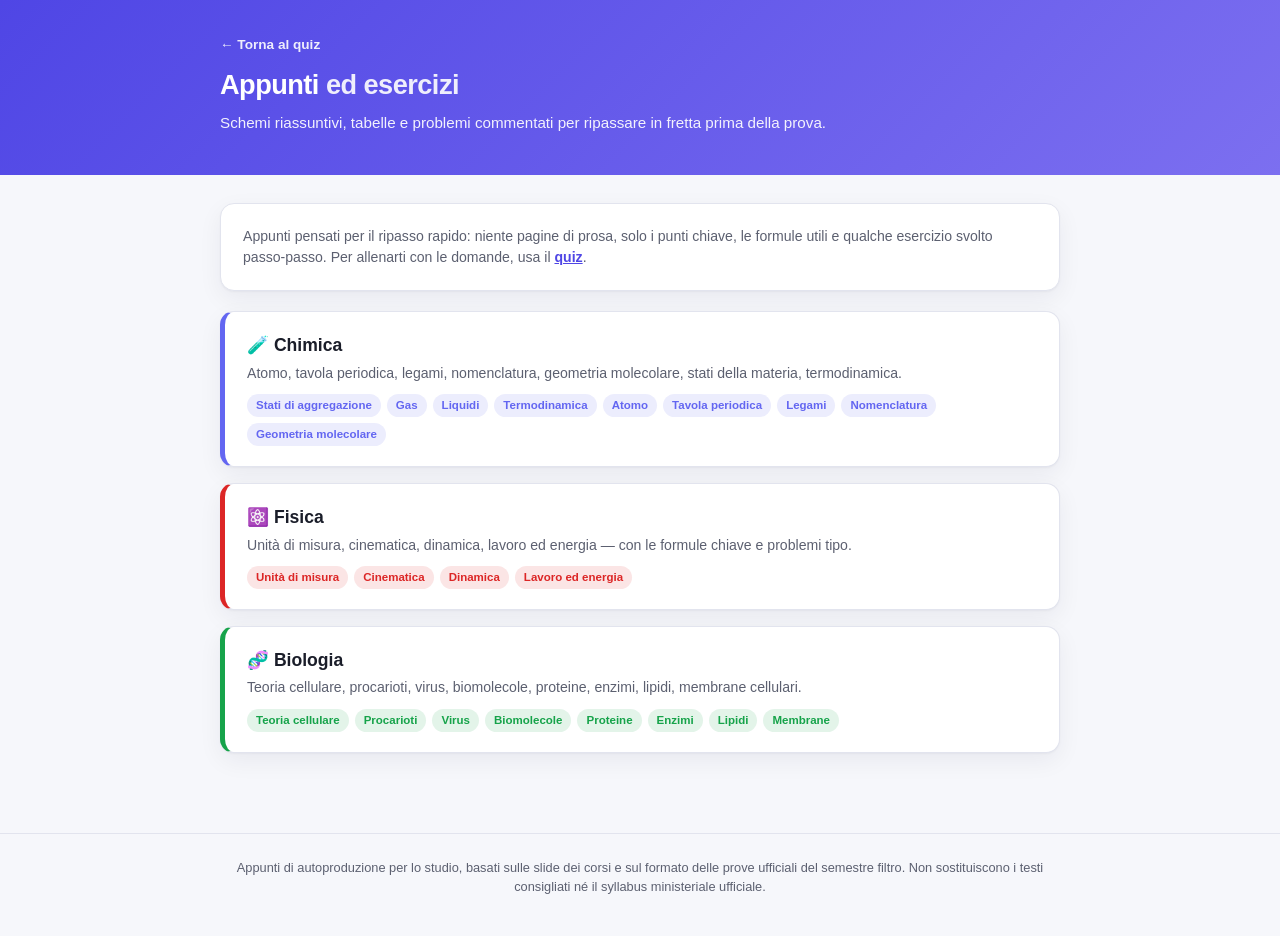
==== appunti/index.html @ 95f63d60 "Aggiunge sezione Appunti ed esercizi commentati per ogni materia Nuova sezione /appunti/ con schemi " ====
<!DOCTYPE html>
<html lang="it">
<head>
<meta charset="UTF-8">
<meta name="viewport" content="width=device-width, initial-scale=1.0">
<title>Appunti ed esercizi | Semestre Filtro</title>
<meta name="description" content="Appunti schematici ed esercizi commentati di Chimica, Fisica e Biologia per il semestre filtro, con tabelle e schemi riassuntivi per argomento.">
<link rel="stylesheet" href="../css/style.css">
<link rel="stylesheet" href="../css/appunti.css">
</head>
<body>

<header class="site-header">
  <div class="wrap">
    <a class="notes-backlink" href="../index.html">← Torna al quiz</a>
    <h1>Appunti <span class="accent">ed esercizi</span></h1>
    <p class="subtitle">Schemi riassuntivi, tabelle e problemi commentati per ripassare in fretta prima della prova.</p>
  </div>
</header>

<main class="wrap">

  <div class="card">
    <p style="margin:0;color:var(--text-muted);font-size:.88rem;">
      Appunti pensati per il ripasso rapido: niente pagine di prosa, solo i punti chiave, le formule utili e
      qualche esercizio svolto passo-passo. Per allenarti con le domande, usa il
      <a href="../index.html" style="color:var(--primary);font-weight:700;">quiz</a>.
    </p>
  </div>

  <div class="subject-hub-grid">

    <a class="subject-card" href="chimica.html" style="--area-color:#6366f1;">
      <h2>🧪 Chimica</h2>
      <p>Atomo, tavola periodica, legami, nomenclatura, geometria molecolare, stati della materia, termodinamica.</p>
      <div class="topics-preview">
        <span>Stati di aggregazione</span><span>Gas</span><span>Liquidi</span><span>Termodinamica</span>
        <span>Atomo</span><span>Tavola periodica</span><span>Legami</span><span>Nomenclatura</span><span>Geometria molecolare</span>
      </div>
    </a>

    <a class="subject-card" href="fisica.html" style="--area-color:#dc2626;">
      <h2>⚛️ Fisica</h2>
      <p>Unità di misura, cinematica, dinamica, lavoro ed energia — con le formule chiave e problemi tipo.</p>
      <div class="topics-preview">
        <span>Unità di misura</span><span>Cinematica</span><span>Dinamica</span><span>Lavoro ed energia</span>
      </div>
    </a>

    <a class="subject-card" href="biologia.html" style="--area-color:#16a34a;">
      <h2>🧬 Biologia</h2>
      <p>Teoria cellulare, procarioti, virus, biomolecole, proteine, enzimi, lipidi, membrane cellulari.</p>
      <div class="topics-preview">
        <span>Teoria cellulare</span><span>Procarioti</span><span>Virus</span><span>Biomolecole</span>
        <span>Proteine</span><span>Enzimi</span><span>Lipidi</span><span>Membrane</span>
      </div>
    </a>

  </div>

</main>

<footer class="site-footer">
  <div class="wrap">
    <p>Appunti di autoproduzione per lo studio, basati sulle slide dei corsi e sul formato delle prove ufficiali del semestre filtro. Non sostituiscono i testi consigliati né il syllabus ministeriale ufficiale.</p>
  </div>
</footer>

</body>
</html>
---- css/style.css ----
:root {
  --bg: #f6f7fb;
  --surface: #ffffff;
  --surface-2: #f0f1f7;
  --border: #e2e4ee;
  --text: #1a1d29;
  --text-muted: #5c6070;
  --primary: #4f46e5;
  --primary-hover: #4338ca;
  --primary-contrast: #ffffff;
  --success: #16a34a;
  --success-bg: #ecfdf3;
  --error: #dc2626;
  --error-bg: #fef2f2;
  --warn: #d97706;
  --exam: #ea580c;
  --exam-hover: #c2410c;
  --radius: 14px;
  --shadow: 0 1px 2px rgba(20,20,43,.04), 0 8px 24px rgba(20,20,43,.06);
}

@media (prefers-color-scheme: dark) {
  :root:not([data-theme="light"]) {
    --bg: #12131a;
    --surface: #1b1d28;
    --surface-2: #22242f;
    --border: #2d3040;
    --text: #eef0f6;
    --text-muted: #a1a5b7;
    --primary: #818cf8;
    --primary-hover: #a5b0fb;
    --primary-contrast: #10111a;
    --success: #4ade80;
    --success-bg: #0f2a1a;
    --error: #f87171;
    --error-bg: #2c1414;
    --warn: #fbbf24;
    --exam: #fb923c;
    --exam-hover: #fdba74;
    --shadow: 0 1px 2px rgba(0,0,0,.3), 0 8px 24px rgba(0,0,0,.35);
  }
}
:root[data-theme="dark"] {
  --bg: #12131a;
  --surface: #1b1d28;
  --surface-2: #22242f;
  --border: #2d3040;
  --text: #eef0f6;
  --text-muted: #a1a5b7;
  --primary: #818cf8;
  --primary-hover: #a5b0fb;
  --primary-contrast: #10111a;
  --success: #4ade80;
  --success-bg: #0f2a1a;
  --error: #f87171;
  --error-bg: #2c1414;
  --warn: #fbbf24;
  --exam: #fb923c;
  --exam-hover: #fdba74;
  --shadow: 0 1px 2px rgba(0,0,0,.3), 0 8px 24px rgba(0,0,0,.35);
}

* { box-sizing: border-box; }
[hidden] { display: none !important; }
html { color-scheme: light dark; }
body {
  margin: 0;
  background: var(--bg);
  color: var(--text);
  font-family: -apple-system, BlinkMacSystemFont, "Segoe UI", Roboto, Helvetica, Arial, sans-serif;
  line-height: 1.5;
}
.wrap { max-width: 880px; margin: 0 auto; padding-inline: 20px; }

.site-header {
  background: linear-gradient(135deg, var(--primary), #7c6ff0);
  color: #fff;
  padding-block: 32px 40px;
}
.site-header h1 { margin: 0 0 6px; font-size: 1.7rem; font-weight: 800; letter-spacing: -.02em; }
.site-header .accent { font-weight: 600; opacity: .9; }
.site-header .subtitle { margin: 0; opacity: .92; font-size: .95rem; }

main.wrap { padding-block: 28px 60px; }

.card {
  background: var(--surface);
  border: 1px solid var(--border);
  border-radius: var(--radius);
  box-shadow: var(--shadow);
  padding: 22px;
  margin-bottom: 20px;
}

/* ---- rules card ---- */
.rules-toggle {
  width: 100%;
  display: flex; justify-content: space-between; align-items: center;
  background: none; border: none; cursor: pointer;
  font-size: 1rem; font-weight: 700; color: var(--text);
  padding: 0;
}
.rules-toggle .chevron { transition: transform .2s ease; color: var(--text-muted); }
.rules-toggle[aria-expanded="true"] .chevron { transform: rotate(180deg); }
.rules-body { margin-top: 16px; color: var(--text-muted); font-size: .93rem; }
.rules-body ul { margin: 0 0 10px; padding-left: 20px; }
.rules-body li { margin-bottom: 6px; }
.rules-body strong { color: var(--text); }
.rules-note { font-style: italic; font-size: .85rem; margin: 10px 0 0; }

/* ---- mode grid ---- */
.mode-grid { display: grid; grid-template-columns: 1fr 1fr; gap: 20px; }
@media (max-width: 680px) { .mode-grid { grid-template-columns: 1fr; } }
.mode-card h2 { margin: 0 0 8px; font-size: 1.15rem; }
.mode-card p { color: var(--text-muted); font-size: .92rem; margin: 0 0 14px; }
.mini-rules { margin: 0 0 16px; padding-left: 20px; color: var(--text-muted); font-size: .88rem; }
.mini-rules li { margin-bottom: 4px; }

.topic-filters { display: flex; flex-direction: column; gap: 18px; margin-bottom: 14px; }
.topic-area-group { display: flex; flex-direction: column; gap: 8px; }
.topic-area-header {
  font-size: .8rem; font-weight: 800; letter-spacing: .02em; text-transform: uppercase;
  color: var(--text-muted); padding-left: 2px;
}
.topic-unit-header {
  font-size: .74rem; font-weight: 700; color: var(--text-muted);
  padding: 2px 2px 2px 10px; border-left: 2px solid var(--border);
  line-height: 1.35;
}
.topic-filter-row {
  display: flex; align-items: center; gap: 10px;
  padding: 8px 10px; border-radius: 10px; background: var(--surface-2);
  font-size: .9rem; cursor: pointer;
}
.topic-filter-row input { width: 16px; height: 16px; accent-color: var(--primary); }
.topic-dot { width: 10px; height: 10px; border-radius: 50%; flex-shrink: 0; }

/* ---- syllabus & progress panel ---- */
.syll-area { margin-bottom: 20px; }
.syll-area:last-child { margin-bottom: 0; }
.syll-area-header { font-size: 1rem; font-weight: 800; margin-bottom: 10px; }
.syll-no-syllabus { font-size: .85rem; font-style: italic; color: var(--text-muted); margin: 0 0 10px; }
.syll-unit { margin-bottom: 14px; padding-left: 4px; border-left: 2px solid var(--border); }
.syll-unit-header {
  font-size: .84rem; font-weight: 700; color: var(--text); margin-bottom: 6px; padding-left: 8px;
  line-height: 1.4;
}
.syll-unit-badge {
  display: inline-block; font-size: .68rem; font-weight: 800; color: var(--primary);
  background: color-mix(in srgb, var(--primary) 12%, var(--surface)); padding: 1px 7px;
  border-radius: 8px; margin-right: 6px; vertical-align: middle;
}
.syll-unit-empty { font-size: .82rem; color: var(--text-muted); font-style: italic; padding-left: 8px; }
.syll-topic-row {
  display: flex; align-items: center; gap: 8px; flex-wrap: wrap;
  padding: 6px 8px; border-radius: 8px; font-size: .85rem;
}
.syll-topic-row:nth-child(even) { background: var(--surface-2); }
.syll-topic-name { flex: 1 1 160px; min-width: 0; }
.syll-topic-count { color: var(--text-muted); font-size: .78rem; white-space: nowrap; }
.syll-topic-bar { flex: 0 0 70px; height: 6px; background: var(--surface-2); border-radius: 3px; overflow: hidden; }
.syll-topic-row:nth-child(even) .syll-topic-bar { background: var(--surface); }
.syll-topic-fill { display: block; height: 100%; }
.syll-topic-pct { font-size: .78rem; color: var(--text-muted); white-space: nowrap; min-width: 62px; text-align: right; }
.topic-count { margin-left: auto; color: var(--text-muted); font-size: .82rem; }

.checkbox-row { display: flex; align-items: center; gap: 8px; font-size: .9rem; color: var(--text-muted); margin-bottom: 16px; cursor: pointer; }
.checkbox-row input { width: 16px; height: 16px; accent-color: var(--primary); }

.area-select { display: flex; gap: 10px; margin-bottom: 16px; }
.area-pill {
  flex: 1; display: flex; align-items: center; justify-content: center; gap: 6px;
  padding: 11px 10px; border-radius: 10px; border: 1.5px solid var(--border);
  background: var(--surface-2); font-size: .9rem; font-weight: 700; cursor: pointer;
  transition: border-color .12s ease, background .12s ease;
}
.area-pill input { position: absolute; opacity: 0; width: 0; height: 0; }
.area-pill:has(input:checked),
.area-pill.is-checked { border-color: var(--exam); background: color-mix(in srgb, var(--exam) 12%, var(--surface)); color: var(--exam); }

.btn {
  display: inline-block; width: 100%;
  padding: 12px 18px; border: none; border-radius: 10px;
  font-size: .97rem; font-weight: 700; cursor: pointer;
  transition: background .15s ease, transform .1s ease;
  text-align: center;
}
.btn:active { transform: scale(.98); }
.btn-primary { background: var(--primary); color: var(--primary-contrast); }
.btn-primary:hover { background: var(--primary-hover); }
.btn-primary:disabled { opacity: .45; cursor: not-allowed; }
.btn-exam { background: var(--exam); color: #fff; }
.btn-exam:hover { background: var(--exam-hover); }
.btn-ghost { background: var(--surface-2); color: var(--text); width: auto; }
.btn-ghost:hover { background: var(--border); }

.stats-card h2 { margin-top: 0; font-size: 1.1rem; }
.stat-row { display: flex; justify-content: space-between; padding: 8px 0; border-bottom: 1px solid var(--border); font-size: .9rem; }
.stat-row:last-child { border-bottom: none; }
.stat-row b { color: var(--primary); }

/* ---- quiz screen ---- */
.quiz-topbar { display: flex; justify-content: space-between; align-items: center; margin-bottom: 10px; flex-wrap: wrap; gap: 8px; }
.progress-info { font-size: .88rem; color: var(--text-muted); display: flex; gap: 14px; }
.progress-info span:first-child { font-weight: 700; color: var(--text); }
.timer-box { font-weight: 800; font-size: .95rem; background: var(--surface-2); padding: 6px 14px; border-radius: 20px; }
.timer-box.low { color: var(--error); background: var(--error-bg); }

.progress-track { height: 6px; background: var(--surface-2); border-radius: 4px; overflow: hidden; margin-bottom: 20px; }
.progress-fill { height: 100%; background: var(--primary); width: 0%; transition: width .25s ease; }

.question-card { min-height: 200px; }
.q-topic-badge {
  display: inline-block; font-size: .74rem; font-weight: 700; letter-spacing: .02em;
  padding: 4px 10px; border-radius: 20px; margin-bottom: 14px;
  background: var(--surface-2); color: var(--text-muted);
}
.q-text { font-size: 1.12rem; line-height: 1.45; margin: 0 0 20px; }

/* KaTeX: match surrounding text size and let color inherit (theme + correct/wrong states) */
.katex { font-size: 1.05em; }
.katex-display { margin: .4em 0; }

.mc-options { display: flex; flex-direction: column; gap: 10px; }
.mc-option {
  display: flex; align-items: flex-start; gap: 12px;
  padding: 13px 15px; border-radius: 10px; border: 1.5px solid var(--border);
  background: var(--surface); cursor: pointer; font-size: .95rem;
  transition: border-color .12s ease, background .12s ease;
}
.mc-option:hover { border-color: var(--primary); }
.mc-option .letter {
  flex-shrink: 0; width: 26px; height: 26px; border-radius: 50%;
  background: var(--surface-2); color: var(--text-muted);
  display: flex; align-items: center; justify-content: center;
  font-weight: 700; font-size: .82rem;
}
.mc-option.selected { border-color: var(--primary); background: color-mix(in srgb, var(--primary) 10%, var(--surface)); }
.mc-option.correct { border-color: var(--success); background: var(--success-bg); }
.mc-option.correct .letter { background: var(--success); color: #fff; }
.mc-option.wrong { border-color: var(--error); background: var(--error-bg); }
.mc-option.wrong .letter { background: var(--error); color: #fff; }
.mc-option.disabled { cursor: default; }

.fill-input {
  width: 100%; padding: 14px 16px; font-size: 1rem; border-radius: 10px;
  border: 1.5px solid var(--border); background: var(--surface); color: var(--text);
  text-transform: uppercase;
}
.fill-input:focus { outline: none; border-color: var(--primary); }
.fill-input.correct { border-color: var(--success); background: var(--success-bg); }
.fill-input.wrong { border-color: var(--error); background: var(--error-bg); }

.feedback { margin-top: 16px; padding: 13px 15px; border-radius: 10px; font-size: .9rem; }
.feedback.correct { background: var(--success-bg); color: var(--success); }
.feedback.wrong { background: var(--error-bg); color: var(--error); }
.feedback .explain { display: block; margin-top: 6px; color: var(--text-muted); font-weight: 400; }
.feedback .correct-answer { font-weight: 700; }

.quiz-nav { display: flex; justify-content: space-between; gap: 12px; margin-top: 18px; }
.quiz-nav .btn { width: auto; min-width: 130px; }

/* ---- results ---- */
.results-summary { text-align: center; }
.score-big { font-size: 2.6rem; font-weight: 900; color: var(--primary); margin: 4px 0; }
.score-verdict { display: inline-block; padding: 6px 16px; border-radius: 20px; font-weight: 700; font-size: .95rem; margin-top: 6px; }
.score-verdict.pass { background: var(--success-bg); color: var(--success); }
.score-verdict.fail { background: var(--error-bg); color: var(--error); }
.score-detail { color: var(--text-muted); font-size: .88rem; margin-top: 10px; }

.breakdown-row { display: flex; align-items: center; gap: 12px; padding: 10px 0; border-bottom: 1px solid var(--border); }
.breakdown-row:last-child { border-bottom: none; }
.breakdown-row .name { flex: 0 0 170px; font-size: .88rem; font-weight: 600; }
.breakdown-bar { flex: 1; height: 8px; background: var(--surface-2); border-radius: 4px; overflow: hidden; }
.breakdown-fill { height: 100%; background: var(--primary); }
.breakdown-row .frac { font-size: .82rem; color: var(--text-muted); width: 50px; text-align: right; }

.review-item { padding: 14px 0; border-bottom: 1px solid var(--border); }
.review-item:last-child { border-bottom: none; }
.review-item .rq { font-weight: 600; font-size: .93rem; margin-bottom: 6px; }
.review-item .ra { font-size: .87rem; color: var(--text-muted); }
.review-item .ra b.your-wrong { color: var(--error); }
.review-item .ra b.correct-ans { color: var(--success); }
.review-tag { display: inline-block; font-size: .7rem; font-weight: 700; padding: 2px 8px; border-radius: 10px; margin-right: 8px; }
.review-tag.omitted { background: var(--surface-2); color: var(--text-muted); }
.review-tag.wrong { background: var(--error-bg); color: var(--error); }

.results-actions { margin-top: 8px; }

.site-footer { border-top: 1px solid var(--border); padding-block: 24px 40px; margin-top: 20px; }
.site-footer p { color: var(--text-muted); font-size: .8rem; text-align: center; margin: 0; }

@media (max-width: 480px) {
  .site-header h1 { font-size: 1.4rem; }
  .score-big { font-size: 2.1rem; }
  .breakdown-row .name { flex-basis: 120px; font-size: .8rem; }
}
---- css/appunti.css ----
/* ===================== Appunti & esercizi — stili condivisi ===================== */
/* Riusa le variabili definite in style.css (colori, superfici, radius, ombre). */

.notes-backlink {
  display: inline-flex; align-items: center; gap: 6px;
  color: #fff; opacity: .9; text-decoration: none; font-size: .85rem; font-weight: 600;
  margin-bottom: 10px;
}
.notes-backlink:hover { opacity: 1; text-decoration: underline; }

/* ---- quick nav (topic pills) ---- */
.quick-nav {
  position: sticky; top: 0; z-index: 20;
  display: flex; gap: 8px; overflow-x: auto; -webkit-overflow-scrolling: touch;
  padding: 10px 20px; margin: 0 -20px 20px; background: var(--bg);
  border-bottom: 1px solid var(--border);
  scrollbar-width: thin;
}
.quick-nav a {
  flex: 0 0 auto; display: inline-flex; align-items: center; gap: 6px;
  padding: 7px 13px; border-radius: 20px; border: 1.5px solid var(--border);
  background: var(--surface); color: var(--text); text-decoration: none;
  font-size: .82rem; font-weight: 700; white-space: nowrap;
}
.quick-nav a .qn-dot { width: 8px; height: 8px; border-radius: 50%; flex-shrink: 0; }

/* ---- topic section ---- */
.notes-topic {
  scroll-margin-top: 64px;
  margin-bottom: 26px; padding: 20px 22px;
  background: var(--surface); border: 1px solid var(--border); border-radius: var(--radius);
  box-shadow: var(--shadow);
  border-left: 5px solid var(--topic-color, var(--primary));
}
.notes-topic-header { display: flex; align-items: center; gap: 10px; margin-bottom: 4px; }
.notes-topic-header h2 { margin: 0; font-size: 1.15rem; }
.notes-topic-unit {
  font-size: .68rem; font-weight: 800; color: var(--topic-color, var(--primary));
  background: color-mix(in srgb, var(--topic-color, var(--primary)) 14%, var(--surface));
  padding: 2px 8px; border-radius: 8px; white-space: nowrap;
}
.notes-topic-intro { color: var(--text-muted); font-size: .88rem; margin: 4px 0 14px; }

.notes-block { margin-bottom: 16px; }
.notes-block:last-child { margin-bottom: 0; }
.notes-block h3 {
  font-size: .78rem; font-weight: 800; text-transform: uppercase; letter-spacing: .03em;
  color: var(--text-muted); margin: 0 0 8px;
}

/* ---- schematic key points ---- */
.notes-points { list-style: none; margin: 0; padding: 0; display: flex; flex-direction: column; gap: 6px; }
.notes-points li {
  position: relative; padding-left: 18px; font-size: .89rem; line-height: 1.45;
}
.notes-points li::before {
  content: ""; position: absolute; left: 0; top: .55em; width: 6px; height: 6px;
  border-radius: 50%; background: var(--topic-color, var(--primary));
}
.notes-points b { color: var(--text); }
.notes-points .sub { display: block; margin: 3px 0 0 0; color: var(--text-muted); font-size: .85rem; }

/* ---- formula highlight box ---- */
.formula-box {
  display: flex; flex-wrap: wrap; gap: 8px 18px; align-items: center;
  background: color-mix(in srgb, var(--topic-color, var(--primary)) 8%, var(--surface));
  border: 1px solid color-mix(in srgb, var(--topic-color, var(--primary)) 25%, var(--border));
  border-radius: 10px; padding: 12px 14px; margin-bottom: 14px; font-size: .95rem;
}
.formula-box .f-item { display: flex; align-items: baseline; gap: 6px; }
.formula-box .f-label { font-size: .74rem; color: var(--text-muted); font-weight: 700; }

/* ---- schematic tables ---- */
.notes-table-wrap { overflow-x: auto; margin-bottom: 4px; }
table.notes-table { width: 100%; border-collapse: collapse; font-size: .84rem; }
table.notes-table caption { display: none; }
table.notes-table th, table.notes-table td {
  padding: 7px 10px; text-align: left; border-bottom: 1px solid var(--border);
  vertical-align: top;
}
table.notes-table th {
  background: var(--surface-2); font-weight: 800; font-size: .74rem;
  text-transform: uppercase; letter-spacing: .02em; color: var(--text-muted);
}
table.notes-table tr:last-child td { border-bottom: none; }
table.notes-table tbody tr:nth-child(even) { background: var(--surface-2); }

/* ---- diagrams ---- */
.notes-diagram {
  display: flex; flex-direction: column; align-items: center; gap: 6px;
  margin: 6px 0 16px;
}
.notes-diagram svg { max-width: 100%; height: auto; }
.notes-diagram figcaption { font-size: .78rem; color: var(--text-muted); text-align: center; }

/* ---- exercises ---- */
.exercise-card {
  border: 1.5px solid var(--border); border-radius: 10px; padding: 13px 15px;
  margin-bottom: 10px; background: var(--surface-2);
}
.exercise-card:last-child { margin-bottom: 0; }
.exercise-card .ex-title {
  display: flex; align-items: center; gap: 8px; font-weight: 800; font-size: .85rem;
  color: var(--topic-color, var(--primary)); margin-bottom: 6px;
}
.exercise-card .ex-statement { font-size: .89rem; margin-bottom: 8px; }
.exercise-card details summary {
  cursor: pointer; font-size: .82rem; font-weight: 700; color: var(--primary);
  list-style: none; display: inline-flex; align-items: center; gap: 5px;
}
.exercise-card details summary::-webkit-details-marker { display: none; }
.exercise-card details summary::before { content: "▸"; transition: transform .15s ease; }
.exercise-card details[open] summary::before { transform: rotate(90deg); }
.exercise-card details[open] summary { margin-bottom: 8px; }
.ex-steps { list-style: none; margin: 0; padding: 0; display: flex; flex-direction: column; gap: 6px; }
.ex-steps li {
  padding-left: 22px; position: relative; font-size: .86rem; line-height: 1.5;
}
.ex-steps li .step-n {
  position: absolute; left: 0; top: 0; width: 16px; height: 16px; border-radius: 50%;
  background: var(--topic-color, var(--primary)); color: #fff; font-size: .65rem; font-weight: 800;
  display: flex; align-items: center; justify-content: center;
}
.ex-steps .comment { display: block; color: var(--text-muted); font-style: italic; font-size: .82rem; margin-top: 1px; }
.ex-answer {
  margin-top: 8px; padding: 8px 11px; border-radius: 8px; font-size: .87rem; font-weight: 700;
  background: var(--success-bg); color: var(--success);
}

/* ---- hub page (appunti/index.html) ---- */
.subject-hub-grid { display: flex; flex-direction: column; gap: 16px; }
.subject-card {
  display: block; text-decoration: none; color: inherit;
  background: var(--surface); border: 1px solid var(--border); border-radius: var(--radius);
  box-shadow: var(--shadow); padding: 20px 22px; border-left: 5px solid var(--area-color, var(--primary));
  transition: transform .12s ease;
}
.subject-card:hover { transform: translateY(-2px); }
.subject-card h2 { margin: 0 0 4px; font-size: 1.1rem; }
.subject-card p { margin: 0 0 10px; color: var(--text-muted); font-size: .88rem; }
.subject-card .topics-preview { display: flex; flex-wrap: wrap; gap: 6px; }
.subject-card .topics-preview span {
  font-size: .72rem; font-weight: 700; padding: 3px 9px; border-radius: 12px;
  background: color-mix(in srgb, var(--area-color, var(--primary)) 12%, var(--surface));
  color: var(--area-color, var(--primary));
}

.appunti-cta {
  display: block; text-decoration: none; color: inherit;
}

@media (max-width: 480px) {
  .notes-topic { padding: 16px; }
  .quick-nav { padding: 8px 16px; margin: 0 -16px 18px; }
}
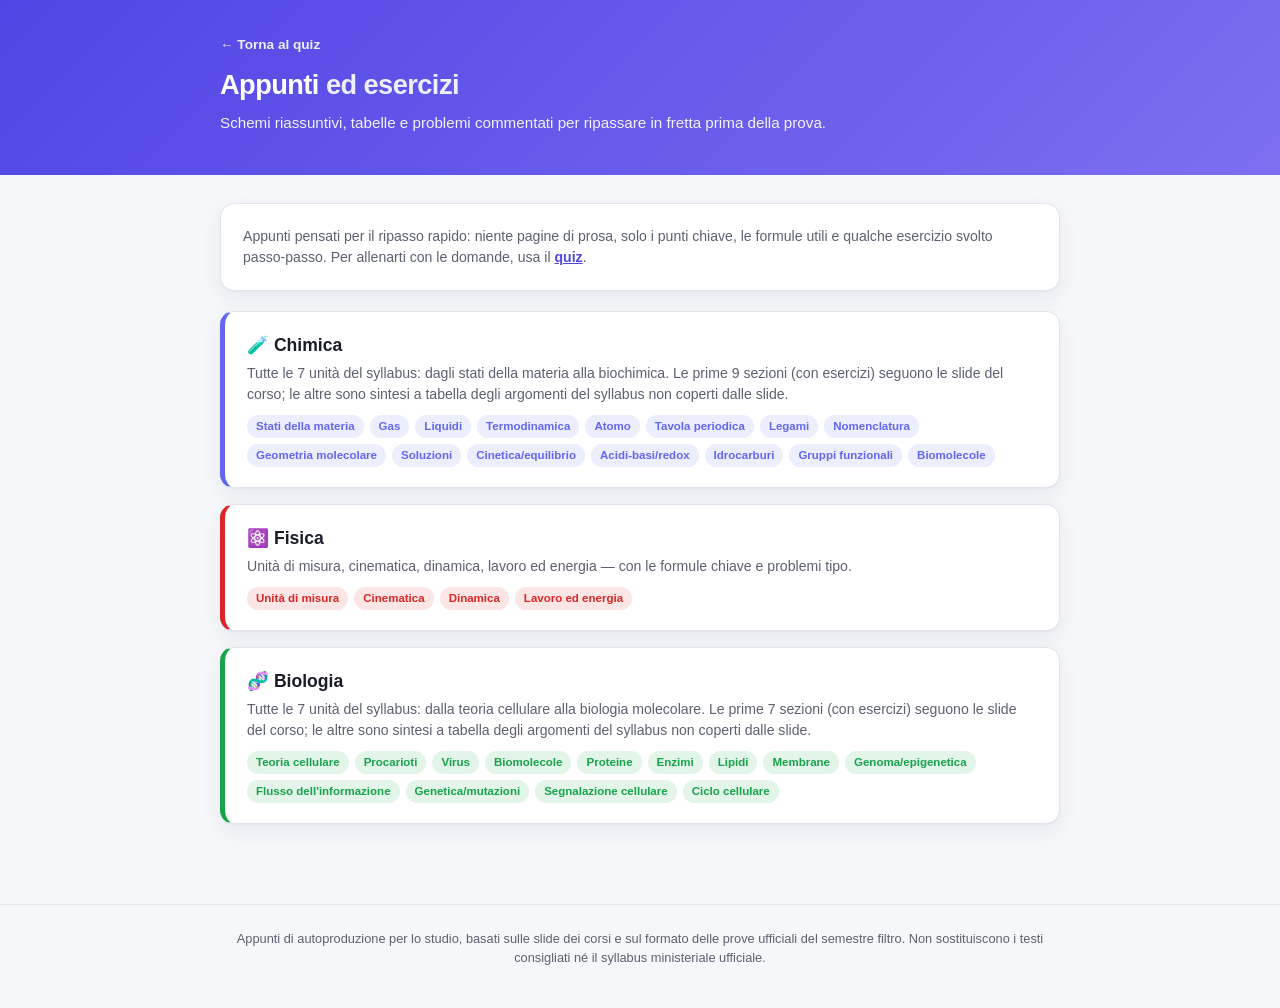
==== commit 4101aaf7: "Corregge e amplia gli appunti fino a coprire l'intero syllabus 2026/27 Correzioni: - Fisica: le gran" ====
--- a/appunti/index.html
+++ b/appunti/index.html
@@ -32,10 +32,11 @@
 
     <a class="subject-card" href="chimica.html" style="--area-color:#6366f1;">
       <h2>🧪 Chimica</h2>
-      <p>Atomo, tavola periodica, legami, nomenclatura, geometria molecolare, stati della materia, termodinamica.</p>
+      <p>Tutte le 7 unità del syllabus: dagli stati della materia alla biochimica. Le prime 9 sezioni (con esercizi) seguono le slide del corso; le altre sono sintesi a tabella degli argomenti del syllabus non coperti dalle slide.</p>
       <div class="topics-preview">
-        <span>Stati di aggregazione</span><span>Gas</span><span>Liquidi</span><span>Termodinamica</span>
+        <span>Stati della materia</span><span>Gas</span><span>Liquidi</span><span>Termodinamica</span>
         <span>Atomo</span><span>Tavola periodica</span><span>Legami</span><span>Nomenclatura</span><span>Geometria molecolare</span>
+        <span>Soluzioni</span><span>Cinetica/equilibrio</span><span>Acidi-basi/redox</span><span>Idrocarburi</span><span>Gruppi funzionali</span><span>Biomolecole</span>
       </div>
     </a>
 
@@ -49,10 +50,11 @@
 
     <a class="subject-card" href="biologia.html" style="--area-color:#16a34a;">
       <h2>🧬 Biologia</h2>
-      <p>Teoria cellulare, procarioti, virus, biomolecole, proteine, enzimi, lipidi, membrane cellulari.</p>
+      <p>Tutte le 7 unità del syllabus: dalla teoria cellulare alla biologia molecolare. Le prime 7 sezioni (con esercizi) seguono le slide del corso; le altre sono sintesi a tabella degli argomenti del syllabus non coperti dalle slide.</p>
       <div class="topics-preview">
         <span>Teoria cellulare</span><span>Procarioti</span><span>Virus</span><span>Biomolecole</span>
         <span>Proteine</span><span>Enzimi</span><span>Lipidi</span><span>Membrane</span>
+        <span>Genoma/epigenetica</span><span>Flusso dell'informazione</span><span>Genetica/mutazioni</span><span>Segnalazione cellulare</span><span>Ciclo cellulare</span>
       </div>
     </a>
 
--- a/css/style.css
+++ b/css/style.css
@@ -242,6 +242,14 @@
 .mc-option.wrong .letter { background: var(--error); color: #fff; }
 .mc-option.disabled { cursor: default; }
 
+.mc-hint {
+  font-size: .8rem; color: var(--text-muted); margin: 10px 0 0;
+}
+.mc-hint kbd {
+  background: var(--surface-2); border: 1px solid var(--border); border-radius: 4px;
+  padding: 1px 6px; font-family: inherit; font-size: .78rem;
+}
+
 .fill-input {
   width: 100%; padding: 14px 16px; font-size: 1rem; border-radius: 10px;
   border: 1.5px solid var(--border); background: var(--surface); color: var(--text);
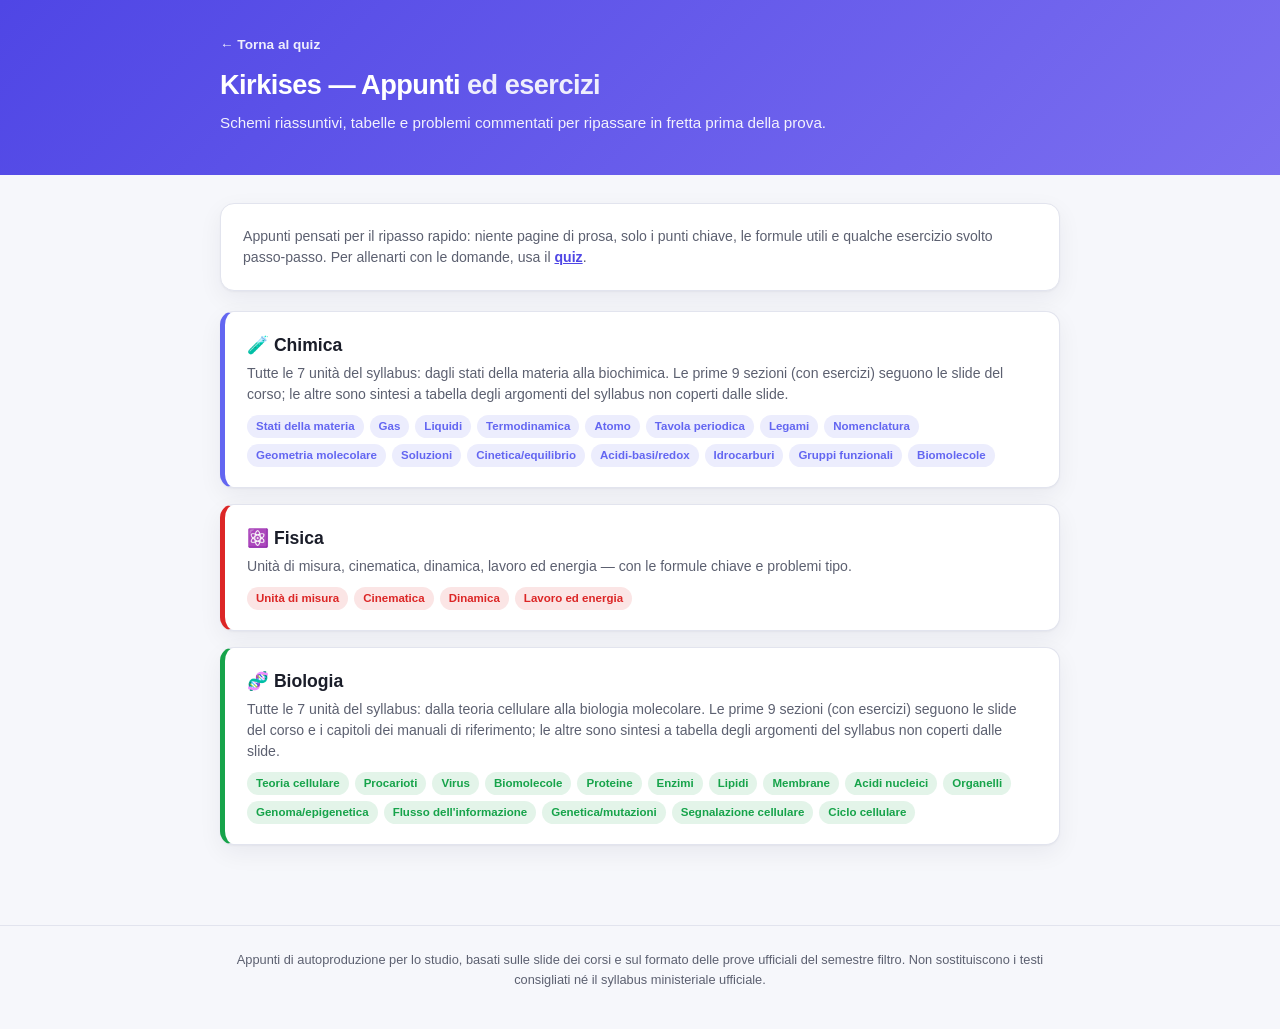
==== commit 12d8c91f: "Rinomina il sito in Kirkises, aggiunge selezione a blocco per materia e integra i PDF di biologia - " ====
--- a/appunti/index.html
+++ b/appunti/index.html
@@ -3,7 +3,7 @@
 <head>
 <meta charset="UTF-8">
 <meta name="viewport" content="width=device-width, initial-scale=1.0">
-<title>Appunti ed esercizi | Semestre Filtro</title>
+<title>Appunti ed esercizi | Kirkises</title>
 <meta name="description" content="Appunti schematici ed esercizi commentati di Chimica, Fisica e Biologia per il semestre filtro, con tabelle e schemi riassuntivi per argomento.">
 <link rel="stylesheet" href="../css/style.css">
 <link rel="stylesheet" href="../css/appunti.css">
@@ -13,7 +13,7 @@
 <header class="site-header">
   <div class="wrap">
     <a class="notes-backlink" href="../index.html">← Torna al quiz</a>
-    <h1>Appunti <span class="accent">ed esercizi</span></h1>
+    <h1>Kirkises — Appunti <span class="accent">ed esercizi</span></h1>
     <p class="subtitle">Schemi riassuntivi, tabelle e problemi commentati per ripassare in fretta prima della prova.</p>
   </div>
 </header>
@@ -50,10 +50,11 @@
 
     <a class="subject-card" href="biologia.html" style="--area-color:#16a34a;">
       <h2>🧬 Biologia</h2>
-      <p>Tutte le 7 unità del syllabus: dalla teoria cellulare alla biologia molecolare. Le prime 7 sezioni (con esercizi) seguono le slide del corso; le altre sono sintesi a tabella degli argomenti del syllabus non coperti dalle slide.</p>
+      <p>Tutte le 7 unità del syllabus: dalla teoria cellulare alla biologia molecolare. Le prime 9 sezioni (con esercizi) seguono le slide del corso e i capitoli dei manuali di riferimento; le altre sono sintesi a tabella degli argomenti del syllabus non coperti dalle slide.</p>
       <div class="topics-preview">
         <span>Teoria cellulare</span><span>Procarioti</span><span>Virus</span><span>Biomolecole</span>
         <span>Proteine</span><span>Enzimi</span><span>Lipidi</span><span>Membrane</span>
+        <span>Acidi nucleici</span><span>Organelli</span>
         <span>Genoma/epigenetica</span><span>Flusso dell'informazione</span><span>Genetica/mutazioni</span><span>Segnalazione cellulare</span><span>Ciclo cellulare</span>
       </div>
     </a>
--- a/css/style.css
+++ b/css/style.css
@@ -119,9 +119,17 @@
 .topic-filters { display: flex; flex-direction: column; gap: 18px; margin-bottom: 14px; }
 .topic-area-group { display: flex; flex-direction: column; gap: 8px; }
 .topic-area-header {
+  display: flex; align-items: center; justify-content: space-between; gap: 10px;
   font-size: .8rem; font-weight: 800; letter-spacing: .02em; text-transform: uppercase;
   color: var(--text-muted); padding-left: 2px;
 }
+.topic-area-toggle {
+  flex-shrink: 0; font-size: .72rem; font-weight: 700; letter-spacing: 0; text-transform: none;
+  color: var(--primary); background: color-mix(in srgb, var(--primary) 10%, var(--surface));
+  border: 1px solid color-mix(in srgb, var(--primary) 25%, transparent);
+  border-radius: 8px; padding: 4px 9px; cursor: pointer;
+}
+.topic-area-toggle:hover { background: color-mix(in srgb, var(--primary) 18%, var(--surface)); }
 .topic-unit-header {
   font-size: .74rem; font-weight: 700; color: var(--text-muted);
   padding: 2px 2px 2px 10px; border-left: 2px solid var(--border);
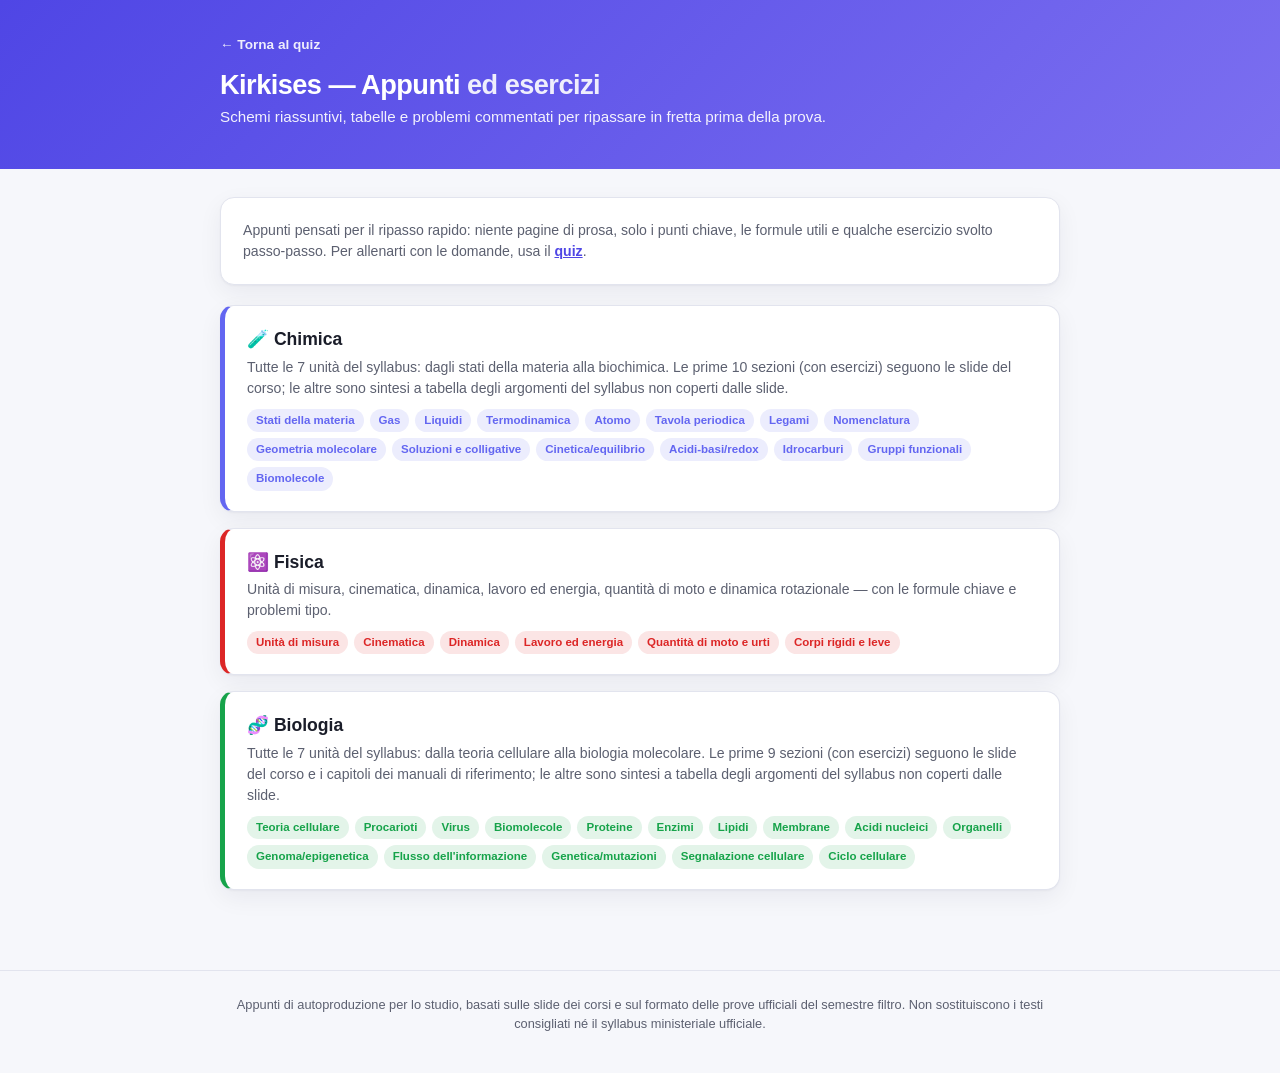
==== commit 3e44e259: "Aggiunge quiz e appunti su soluzioni/colligative, quantità di moto e corpi rigidi Nuovi argomenti tr" ====
--- a/appunti/index.html
+++ b/appunti/index.html
@@ -32,19 +32,20 @@
 
     <a class="subject-card" href="chimica.html" style="--area-color:#6366f1;">
       <h2>🧪 Chimica</h2>
-      <p>Tutte le 7 unità del syllabus: dagli stati della materia alla biochimica. Le prime 9 sezioni (con esercizi) seguono le slide del corso; le altre sono sintesi a tabella degli argomenti del syllabus non coperti dalle slide.</p>
+      <p>Tutte le 7 unità del syllabus: dagli stati della materia alla biochimica. Le prime 10 sezioni (con esercizi) seguono le slide del corso; le altre sono sintesi a tabella degli argomenti del syllabus non coperti dalle slide.</p>
       <div class="topics-preview">
         <span>Stati della materia</span><span>Gas</span><span>Liquidi</span><span>Termodinamica</span>
         <span>Atomo</span><span>Tavola periodica</span><span>Legami</span><span>Nomenclatura</span><span>Geometria molecolare</span>
-        <span>Soluzioni</span><span>Cinetica/equilibrio</span><span>Acidi-basi/redox</span><span>Idrocarburi</span><span>Gruppi funzionali</span><span>Biomolecole</span>
+        <span>Soluzioni e colligative</span><span>Cinetica/equilibrio</span><span>Acidi-basi/redox</span><span>Idrocarburi</span><span>Gruppi funzionali</span><span>Biomolecole</span>
       </div>
     </a>
 
     <a class="subject-card" href="fisica.html" style="--area-color:#dc2626;">
       <h2>⚛️ Fisica</h2>
-      <p>Unità di misura, cinematica, dinamica, lavoro ed energia — con le formule chiave e problemi tipo.</p>
+      <p>Unità di misura, cinematica, dinamica, lavoro ed energia, quantità di moto e dinamica rotazionale — con le formule chiave e problemi tipo.</p>
       <div class="topics-preview">
         <span>Unità di misura</span><span>Cinematica</span><span>Dinamica</span><span>Lavoro ed energia</span>
+        <span>Quantità di moto e urti</span><span>Corpi rigidi e leve</span>
       </div>
     </a>
 
--- a/css/style.css
+++ b/css/style.css
@@ -77,9 +77,14 @@
   color: #fff;
   padding-block: 32px 40px;
 }
-.site-header h1 { margin: 0 0 6px; font-size: 1.7rem; font-weight: 800; letter-spacing: -.02em; }
+.site-header h1 { margin: 0; font-size: 1.7rem; font-weight: 800; letter-spacing: -.02em; }
 .site-header .accent { font-weight: 600; opacity: .9; }
 .site-header .subtitle { margin: 0; opacity: .92; font-size: .95rem; }
+.site-header .brand-row { display: flex; align-items: center; gap: 14px; margin-bottom: 6px; }
+.site-header .avatar {
+  width: 56px; height: 56px; border-radius: 50%; object-fit: cover; flex-shrink: 0;
+  border: 2px solid rgba(255,255,255,.55); box-shadow: 0 2px 8px rgba(0,0,0,.18);
+}
 
 main.wrap { padding-block: 28px 60px; }
 
@@ -123,6 +128,15 @@
   font-size: .8rem; font-weight: 800; letter-spacing: .02em; text-transform: uppercase;
   color: var(--text-muted); padding-left: 2px;
 }
+.topic-area-collapse {
+  flex: 1 1 auto; display: flex; align-items: center; justify-content: space-between; gap: 8px;
+  background: none; border: none; padding: 4px 2px; margin: 0;
+  font: inherit; letter-spacing: inherit; text-transform: inherit; color: inherit;
+  cursor: pointer; text-align: left; min-width: 0;
+}
+.topic-area-collapse .chevron { flex-shrink: 0; transition: transform .2s ease; color: var(--text-muted); }
+.topic-area-collapse[aria-expanded="true"] .chevron { transform: rotate(180deg); }
+.topic-area-body { display: flex; flex-direction: column; gap: 8px; }
 .topic-area-toggle {
   flex-shrink: 0; font-size: .72rem; font-weight: 700; letter-spacing: 0; text-transform: none;
   color: var(--primary); background: color-mix(in srgb, var(--primary) 10%, var(--surface));
@@ -202,10 +216,82 @@
 .btn-ghost { background: var(--surface-2); color: var(--text); width: auto; }
 .btn-ghost:hover { background: var(--border); }
 
+/* ---- micro esame personalizzabile ---- */
+.micro-toggle { margin-top: 14px; }
+.micro-intro { margin: 0 0 14px; color: var(--text-muted); font-size: .88rem; }
+.micro-row { display: flex; align-items: center; gap: 10px; margin-bottom: 10px; }
+.micro-row label { flex: 1 1 auto; font-size: .88rem; font-weight: 600; color: var(--text); }
+.micro-row input[type="number"] {
+  width: 68px; padding: 6px 8px; border-radius: 8px; border: 1px solid var(--border);
+  background: var(--surface-2); color: var(--text); font-size: .9rem; text-align: center;
+}
+.micro-max { font-size: .76rem; color: var(--text-muted); white-space: nowrap; }
+.micro-row-minutes { margin-top: 4px; padding-top: 12px; border-top: 1px solid var(--border); }
+.micro-total { font-weight: 700; font-size: .88rem; margin: 4px 0 14px; color: var(--text-muted); }
+
 .stats-card h2 { margin-top: 0; font-size: 1.1rem; }
 .stat-row { display: flex; justify-content: space-between; padding: 8px 0; border-bottom: 1px solid var(--border); font-size: .9rem; }
 .stat-row:last-child { border-bottom: none; }
 .stat-row b { color: var(--primary); }
+
+/* ---- progress calendar (A.K.) ---- */
+.cal-ak-badge {
+  display: inline-block; font-size: .68rem; font-weight: 800; letter-spacing: .03em;
+  color: var(--primary); background: color-mix(in srgb, var(--primary) 14%, var(--surface));
+  border-radius: 8px; padding: 1px 7px; vertical-align: middle; margin-left: 2px;
+}
+.cal-card .rules-body p { margin: 0 0 16px; }
+.cal-nav { display: flex; align-items: center; justify-content: center; gap: 14px; margin-bottom: 10px; }
+.cal-nav-btn { padding: 8px 16px; }
+.cal-label { font-weight: 800; font-size: .98rem; min-width: 170px; text-align: center; }
+.cal-today-btn { display: block; margin: 0 auto 16px; padding: 6px 16px; font-size: .82rem; }
+.cal-grid { display: grid; grid-template-columns: repeat(7, minmax(0, 1fr)); gap: 4px; }
+.cal-grid.cal-head { margin-bottom: 6px; }
+.cal-grid.cal-head span { text-align: center; font-size: .72rem; font-weight: 700; color: var(--text-muted); }
+.cal-cell {
+  position: relative; aspect-ratio: 1 / 1; border: 1px solid var(--border); border-radius: 8px;
+  background: var(--surface-2); cursor: pointer; padding: 0; display: flex; align-items: center; justify-content: center;
+  transition: background .15s ease, transform .1s ease;
+}
+.cal-cell:not(:disabled):hover { transform: scale(1.06); }
+.cal-cell:disabled { cursor: default; opacity: .35; }
+.cal-cell.cal-empty { border: none; background: none; cursor: default; }
+.cal-daynum { font-size: .78rem; font-weight: 600; color: var(--text); }
+.cal-cell.cal-level-1 { background: color-mix(in srgb, var(--primary) 20%, var(--surface-2)); }
+.cal-cell.cal-level-2 { background: color-mix(in srgb, var(--primary) 40%, var(--surface-2)); }
+.cal-cell.cal-level-3 { background: color-mix(in srgb, var(--primary) 65%, var(--surface-2)); }
+.cal-cell.cal-level-4 { background: var(--primary); }
+.cal-cell.cal-level-3 .cal-daynum, .cal-cell.cal-level-4 .cal-daynum { color: var(--primary-contrast); }
+.cal-cell.cal-today { border: 2px solid var(--exam); }
+.cal-cell.cal-selected { box-shadow: 0 0 0 2px var(--primary) inset; }
+.cal-exam-dot {
+  position: absolute; top: 3px; right: 3px; width: 6px; height: 6px; border-radius: 50%;
+  background: var(--exam); display: inline-block;
+}
+.cal-legend { display: flex; flex-wrap: wrap; gap: 14px; margin: 14px 0 4px; font-size: .78rem; color: var(--text-muted); }
+.cal-legend-item { display: flex; align-items: center; gap: 6px; }
+.cal-swatch { width: 12px; height: 12px; border-radius: 4px; display: inline-block; }
+.cal-day-detail {
+  margin-top: 18px; padding-top: 16px; border-top: 1px solid var(--border);
+}
+.cal-day-detail h3 { margin: 0 0 10px; font-size: .95rem; }
+.cal-day-section-title { font-size: .78rem; font-weight: 800; text-transform: uppercase; letter-spacing: .02em; color: var(--text-muted); margin: 12px 0 4px; }
+.cal-day-section-title:first-of-type { margin-top: 0; }
+.cal-empty-note { color: var(--text-muted); font-size: .88rem; font-style: italic; margin: 0; }
+
+/* ---- sync card ---- */
+.sync-card .rules-body p { margin: 0 0 14px; }
+.sync-textarea {
+  width: 100%; box-sizing: border-box; resize: vertical;
+  font-family: ui-monospace, SFMono-Regular, Menlo, Consolas, monospace;
+  font-size: .82rem; line-height: 1.4; word-break: break-all;
+  padding: 10px 12px; border-radius: 10px; border: 1px solid var(--border);
+  background: var(--surface-2); color: var(--text);
+}
+.sync-sep { border: none; border-top: 1px solid var(--border); margin: 20px 0; }
+.sync-status { display: block; margin-top: 8px; font-size: .85rem; color: var(--text-muted); }
+.sync-status-ok { color: var(--primary); font-weight: 700; }
+.sync-status-error { color: var(--exam); font-weight: 700; }
 
 /* ---- quiz screen ---- */
 .quiz-topbar { display: flex; justify-content: space-between; align-items: center; margin-bottom: 10px; flex-wrap: wrap; gap: 8px; }
